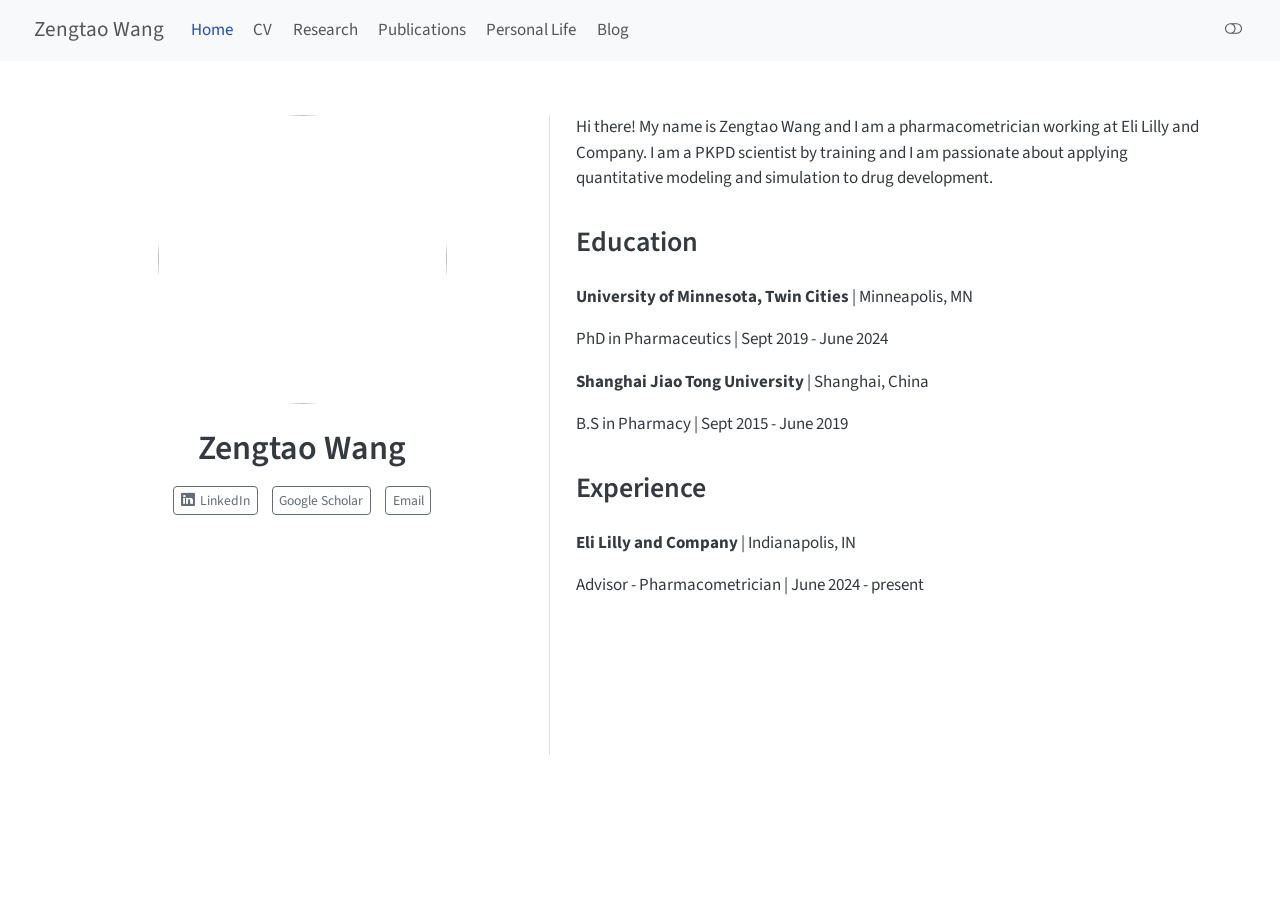
==== docs/index.html @ 8dfd170d "Add Hawaii trip blog post with videos" ====
<!DOCTYPE html>
<html xmlns="http://www.w3.org/1999/xhtml" lang="en" xml:lang="en"><head>

<meta charset="utf-8">
<meta name="generator" content="quarto-1.8.24">

<meta name="viewport" content="width=device-width, initial-scale=1.0, user-scalable=yes">


<title>Zengtao Wang</title>
<style>
code{white-space: pre-wrap;}
span.smallcaps{font-variant: small-caps;}
div.columns{display: flex; gap: min(4vw, 1.5em);}
div.column{flex: auto; overflow-x: auto;}
div.hanging-indent{margin-left: 1.5em; text-indent: -1.5em;}
ul.task-list{list-style: none;}
ul.task-list li input[type="checkbox"] {
  width: 0.8em;
  margin: 0 0.8em 0.2em -1em; /* quarto-specific, see https://github.com/quarto-dev/quarto-cli/issues/4556 */ 
  vertical-align: middle;
}
</style>


<script src="site_libs/quarto-nav/quarto-nav.js"></script>
<script src="site_libs/quarto-nav/headroom.min.js"></script>
<script src="site_libs/clipboard/clipboard.min.js"></script>
<script src="site_libs/quarto-search/autocomplete.umd.js"></script>
<script src="site_libs/quarto-search/fuse.min.js"></script>
<script src="site_libs/quarto-search/quarto-search.js"></script>
<meta name="quarto:offset" content="./">
<script src="site_libs/quarto-html/quarto.js" type="module"></script>
<script src="site_libs/quarto-html/tabsets/tabsets.js" type="module"></script>
<script src="site_libs/quarto-html/axe/axe-check.js" type="module"></script>
<script src="site_libs/quarto-html/popper.min.js"></script>
<script src="site_libs/quarto-html/tippy.umd.min.js"></script>
<link href="site_libs/quarto-html/tippy.css" rel="stylesheet">
<link href="site_libs/quarto-html/quarto-syntax-highlighting-dc55a5b9e770e841cd82e46aadbfb9b0.css" rel="stylesheet" class="quarto-color-scheme" id="quarto-text-highlighting-styles">
<link href="site_libs/quarto-html/quarto-syntax-highlighting-dark-b651517ce65839d647a86e2780455cfb.css" rel="stylesheet" class="quarto-color-scheme quarto-color-alternate" id="quarto-text-highlighting-styles">
<link href="site_libs/quarto-html/quarto-syntax-highlighting-dc55a5b9e770e841cd82e46aadbfb9b0.css" rel="stylesheet" class="quarto-color-scheme-extra" id="quarto-text-highlighting-styles">
<script src="site_libs/bootstrap/bootstrap.min.js"></script>
<link href="site_libs/bootstrap/bootstrap-icons.css" rel="stylesheet">
<link href="site_libs/bootstrap/bootstrap-f6e75f5f7198ba9d097080ab75d7e438.min.css" rel="stylesheet" append-hash="true" class="quarto-color-scheme" id="quarto-bootstrap" data-mode="light">
<link href="site_libs/bootstrap/bootstrap-dark-0b7202123fe041a26aeb8f9b3e7d9661.min.css" rel="stylesheet" append-hash="true" class="quarto-color-scheme quarto-color-alternate" id="quarto-bootstrap" data-mode="dark">
<link href="site_libs/bootstrap/bootstrap-f6e75f5f7198ba9d097080ab75d7e438.min.css" rel="stylesheet" append-hash="true" class="quarto-color-scheme-extra" id="quarto-bootstrap" data-mode="light">
<script id="quarto-search-options" type="application/json">{
  "location": "navbar",
  "copy-button": false,
  "collapse-after": 3,
  "panel-placement": "end",
  "type": "overlay",
  "limit": 50,
  "keyboard-shortcut": [
    "f",
    "/",
    "s"
  ],
  "show-item-context": false,
  "language": {
    "search-no-results-text": "No results",
    "search-matching-documents-text": "matching documents",
    "search-copy-link-title": "Copy link to search",
    "search-hide-matches-text": "Hide additional matches",
    "search-more-match-text": "more match in this document",
    "search-more-matches-text": "more matches in this document",
    "search-clear-button-title": "Clear",
    "search-text-placeholder": "",
    "search-detached-cancel-button-title": "Cancel",
    "search-submit-button-title": "Submit",
    "search-label": "Search"
  }
}</script>


<link rel="stylesheet" href="styles.css">
</head>

<body class="nav-fixed quarto-light"><script id="quarto-html-before-body" type="application/javascript">
    const toggleBodyColorMode = (bsSheetEl) => {
      const mode = bsSheetEl.getAttribute("data-mode");
      const bodyEl = window.document.querySelector("body");
      if (mode === "dark") {
        bodyEl.classList.add("quarto-dark");
        bodyEl.classList.remove("quarto-light");
      } else {
        bodyEl.classList.add("quarto-light");
        bodyEl.classList.remove("quarto-dark");
      }
    }
    const toggleBodyColorPrimary = () => {
      const bsSheetEl = window.document.querySelector("link#quarto-bootstrap:not([rel=disabled-stylesheet])");
      if (bsSheetEl) {
        toggleBodyColorMode(bsSheetEl);
      }
    }
    const setColorSchemeToggle = (alternate) => {
      const toggles = window.document.querySelectorAll('.quarto-color-scheme-toggle');
      for (let i=0; i < toggles.length; i++) {
        const toggle = toggles[i];
        if (toggle) {
          if (alternate) {
            toggle.classList.add("alternate");
          } else {
            toggle.classList.remove("alternate");
          }
        }
      }
    };
    const toggleColorMode = (alternate) => {
      // Switch the stylesheets
      const primaryStylesheets = window.document.querySelectorAll('link.quarto-color-scheme:not(.quarto-color-alternate)');
      const alternateStylesheets = window.document.querySelectorAll('link.quarto-color-scheme.quarto-color-alternate');
      manageTransitions('#quarto-margin-sidebar .nav-link', false);
      if (alternate) {
        // note: dark is layered on light, we don't disable primary!
        enableStylesheet(alternateStylesheets);
        for (const sheetNode of alternateStylesheets) {
          if (sheetNode.id === "quarto-bootstrap") {
            toggleBodyColorMode(sheetNode);
          }
        }
      } else {
        disableStylesheet(alternateStylesheets);
        enableStylesheet(primaryStylesheets)
        toggleBodyColorPrimary();
      }
      manageTransitions('#quarto-margin-sidebar .nav-link', true);
      // Switch the toggles
      setColorSchemeToggle(alternate)
      // Hack to workaround the fact that safari doesn't
      // properly recolor the scrollbar when toggling (#1455)
      if (navigator.userAgent.indexOf('Safari') > 0 && navigator.userAgent.indexOf('Chrome') == -1) {
        manageTransitions("body", false);
        window.scrollTo(0, 1);
        setTimeout(() => {
          window.scrollTo(0, 0);
          manageTransitions("body", true);
        }, 40);
      }
    }
    const disableStylesheet = (stylesheets) => {
      for (let i=0; i < stylesheets.length; i++) {
        const stylesheet = stylesheets[i];
        stylesheet.rel = 'disabled-stylesheet';
      }
    }
    const enableStylesheet = (stylesheets) => {
      for (let i=0; i < stylesheets.length; i++) {
        const stylesheet = stylesheets[i];
        if(stylesheet.rel !== 'stylesheet') { // for Chrome, which will still FOUC without this check
          stylesheet.rel = 'stylesheet';
        }
      }
    }
    const manageTransitions = (selector, allowTransitions) => {
      const els = window.document.querySelectorAll(selector);
      for (let i=0; i < els.length; i++) {
        const el = els[i];
        if (allowTransitions) {
          el.classList.remove('notransition');
        } else {
          el.classList.add('notransition');
        }
      }
    }
    const isFileUrl = () => {
      return window.location.protocol === 'file:';
    }
    const hasAlternateSentinel = () => {
      let styleSentinel = getColorSchemeSentinel();
      if (styleSentinel !== null) {
        return styleSentinel === "alternate";
      } else {
        return false;
      }
    }
    const setStyleSentinel = (alternate) => {
      const value = alternate ? "alternate" : "default";
      if (!isFileUrl()) {
        window.localStorage.setItem("quarto-color-scheme", value);
      } else {
        localAlternateSentinel = value;
      }
    }
    const getColorSchemeSentinel = () => {
      if (!isFileUrl()) {
        const storageValue = window.localStorage.getItem("quarto-color-scheme");
        return storageValue != null ? storageValue : localAlternateSentinel;
      } else {
        return localAlternateSentinel;
      }
    }
    const toggleGiscusIfUsed = (isAlternate, darkModeDefault) => {
      const baseTheme = document.querySelector('#giscus-base-theme')?.value ?? 'light';
      const alternateTheme = document.querySelector('#giscus-alt-theme')?.value ?? 'dark';
      let newTheme = '';
      if(authorPrefersDark) {
        newTheme = isAlternate ? baseTheme : alternateTheme;
      } else {
        newTheme = isAlternate ? alternateTheme : baseTheme;
      }
      const changeGiscusTheme = () => {
        // From: https://github.com/giscus/giscus/issues/336
        const sendMessage = (message) => {
          const iframe = document.querySelector('iframe.giscus-frame');
          if (!iframe) return;
          iframe.contentWindow.postMessage({ giscus: message }, 'https://giscus.app');
        }
        sendMessage({
          setConfig: {
            theme: newTheme
          }
        });
      }
      const isGiscussLoaded = window.document.querySelector('iframe.giscus-frame') !== null;
      if (isGiscussLoaded) {
        changeGiscusTheme();
      }
    };
    const authorPrefersDark = false;
    const darkModeDefault = authorPrefersDark;
      document.querySelector('link#quarto-text-highlighting-styles.quarto-color-scheme-extra').rel = 'disabled-stylesheet';
      document.querySelector('link#quarto-bootstrap.quarto-color-scheme-extra').rel = 'disabled-stylesheet';
    let localAlternateSentinel = darkModeDefault ? 'alternate' : 'default';
    // Dark / light mode switch
    window.quartoToggleColorScheme = () => {
      // Read the current dark / light value
      let toAlternate = !hasAlternateSentinel();
      toggleColorMode(toAlternate);
      setStyleSentinel(toAlternate);
      toggleGiscusIfUsed(toAlternate, darkModeDefault);
      window.dispatchEvent(new Event('resize'));
    };
    // Switch to dark mode if need be
    if (hasAlternateSentinel()) {
      toggleColorMode(true);
    } else {
      toggleColorMode(false);
    }
  </script>

<div id="quarto-search-results"></div>
  <header id="quarto-header" class="headroom fixed-top">
    <nav class="navbar navbar-expand-lg " data-bs-theme="dark">
      <div class="navbar-container container-fluid">
      <div class="navbar-brand-container mx-auto">
    <a href="./index.html" class="navbar-brand navbar-brand-logo">
    </a>
    <a class="navbar-brand" href="./index.html">
    <span class="navbar-title">Zengtao Wang</span>
    </a>
  </div>
            <div id="quarto-search" class="" title="Search"></div>
          <button class="navbar-toggler" type="button" data-bs-toggle="collapse" data-bs-target="#navbarCollapse" aria-controls="navbarCollapse" role="menu" aria-expanded="false" aria-label="Toggle navigation" onclick="if (window.quartoToggleHeadroom) { window.quartoToggleHeadroom(); }">
  <span class="navbar-toggler-icon"></span>
</button>
          <div class="collapse navbar-collapse" id="navbarCollapse">
            <ul class="navbar-nav navbar-nav-scroll me-auto">
  <li class="nav-item">
    <a class="nav-link active" href="./index.html" aria-current="page"> 
<span class="menu-text">Home</span></a>
  </li>  
  <li class="nav-item">
    <a class="nav-link" href="./file/Zengtao Wang_CV.pdf"> 
<span class="menu-text">CV</span></a>
  </li>  
  <li class="nav-item">
    <a class="nav-link" href="./research.html"> 
<span class="menu-text">Research</span></a>
  </li>  
  <li class="nav-item">
    <a class="nav-link" href="./Publications.html"> 
<span class="menu-text">Publications</span></a>
  </li>  
  <li class="nav-item">
    <a class="nav-link" href="./Personal.html"> 
<span class="menu-text">Personal Life</span></a>
  </li>  
  <li class="nav-item">
    <a class="nav-link" href="./post.html"> 
<span class="menu-text">Blog</span></a>
  </li>  
</ul>
          </div> <!-- /navcollapse -->
            <div class="quarto-navbar-tools">
  <a href="" class="quarto-color-scheme-toggle quarto-navigation-tool  px-1" onclick="window.quartoToggleColorScheme(); return false;" title="Toggle dark mode"><i class="bi"></i></a>
</div>
      </div> <!-- /container-fluid -->
    </nav>
</header>
<!-- content -->
<div id="quarto-content" class="quarto-container page-columns page-rows-contents page-layout-full page-navbar">
<!-- sidebar -->
<!-- margin-sidebar -->
    
<!-- main -->
<div class="quarto-about-trestles column-page">
  <div class="about-entity">
    <img src="media/Lilly headshot-Teams.jpg" class="about-image
  round " style="height: 17em; width: 17em;">
<header id="title-block-header" class="quarto-title-block default">
<div class="quarto-title">
<h1 class="title">Zengtao Wang</h1>
</div>
<div class="quarto-title-meta column-page">
  </div>
</header>
    <div class="about-links">
  <a href="https://www.linkedin.com/in/zengtao-wang/" class="about-link" rel="" target="">
    <i class="bi bi-linkedin"></i>
     <span class="about-link-text">LinkedIn</span>
  </a>
  <a href="https://scholar.google.com/citations?user=4mJXDH4AAAAJ&amp;hl=en" class="about-link" rel="" target="">
     <span class="about-link-text">Google Scholar</span>
  </a>
  <a href="/zengtao.wang@lilly.com" class="about-link" rel="" target="">
     <span class="about-link-text">Email</span>
  </a>
</div>
  </div>
  <div class="about-contents"><main class="content column-page" id="quarto-document-content">

<div id="hero-heading">
<p>Hi there! My name is Zengtao Wang and I am a pharmacometrician working at Eli Lilly and Company. I am a PKPD scientist by training and I am passionate about applying quantitative modeling and simulation to drug development.</p>
<section id="education" class="level2">
<h2 data-anchor-id="education">Education</h2>
<p><strong>University of Minnesota, Twin Cities</strong> | Minneapolis, MN</p>
<p>PhD in Pharmaceutics | Sept 2019 - June 2024</p>
<p><strong>Shanghai Jiao Tong University</strong> | Shanghai, China</p>
<p>B.S in Pharmacy | Sept 2015 - June 2019</p>
</section>
<section id="experience" class="level2">
<h2 data-anchor-id="experience">Experience</h2>
<p><strong>Eli Lilly and Company</strong> | Indianapolis, IN</p>
<p>Advisor - Pharmacometrician | June 2024 - present</p>
</section>
</div>


</main></div>
</div>
 <!-- /main -->
<script id="quarto-html-after-body" type="application/javascript">
  window.document.addEventListener("DOMContentLoaded", function (event) {
    // Ensure there is a toggle, if there isn't float one in the top right
    if (window.document.querySelector('.quarto-color-scheme-toggle') === null) {
      const a = window.document.createElement('a');
      a.classList.add('top-right');
      a.classList.add('quarto-color-scheme-toggle');
      a.href = "";
      a.onclick = function() { try { window.quartoToggleColorScheme(); } catch {} return false; };
      const i = window.document.createElement("i");
      i.classList.add('bi');
      a.appendChild(i);
      window.document.body.appendChild(a);
    }
    setColorSchemeToggle(hasAlternateSentinel())
    const isCodeAnnotation = (el) => {
      for (const clz of el.classList) {
        if (clz.startsWith('code-annotation-')) {                     
          return true;
        }
      }
      return false;
    }
    const onCopySuccess = function(e) {
      // button target
      const button = e.trigger;
      // don't keep focus
      button.blur();
      // flash "checked"
      button.classList.add('code-copy-button-checked');
      var currentTitle = button.getAttribute("title");
      button.setAttribute("title", "Copied!");
      let tooltip;
      if (window.bootstrap) {
        button.setAttribute("data-bs-toggle", "tooltip");
        button.setAttribute("data-bs-placement", "left");
        button.setAttribute("data-bs-title", "Copied!");
        tooltip = new bootstrap.Tooltip(button, 
          { trigger: "manual", 
            customClass: "code-copy-button-tooltip",
            offset: [0, -8]});
        tooltip.show();    
      }
      setTimeout(function() {
        if (tooltip) {
          tooltip.hide();
          button.removeAttribute("data-bs-title");
          button.removeAttribute("data-bs-toggle");
          button.removeAttribute("data-bs-placement");
        }
        button.setAttribute("title", currentTitle);
        button.classList.remove('code-copy-button-checked');
      }, 1000);
      // clear code selection
      e.clearSelection();
    }
    const getTextToCopy = function(trigger) {
      const outerScaffold = trigger.parentElement.cloneNode(true);
      const codeEl = outerScaffold.querySelector('code');
      for (const childEl of codeEl.children) {
        if (isCodeAnnotation(childEl)) {
          childEl.remove();
        }
      }
      return codeEl.innerText;
    }
    const clipboard = new window.ClipboardJS('.code-copy-button:not([data-in-quarto-modal])', {
      text: getTextToCopy
    });
    clipboard.on('success', onCopySuccess);
    if (window.document.getElementById('quarto-embedded-source-code-modal')) {
      const clipboardModal = new window.ClipboardJS('.code-copy-button[data-in-quarto-modal]', {
        text: getTextToCopy,
        container: window.document.getElementById('quarto-embedded-source-code-modal')
      });
      clipboardModal.on('success', onCopySuccess);
    }
      var localhostRegex = new RegExp(/^(?:http|https):\/\/localhost\:?[0-9]*\//);
      var mailtoRegex = new RegExp(/^mailto:/);
        var filterRegex = new RegExp('/' + window.location.host + '/');
      var isInternal = (href) => {
          return filterRegex.test(href) || localhostRegex.test(href) || mailtoRegex.test(href);
      }
      // Inspect non-navigation links and adorn them if external
     var links = window.document.querySelectorAll('a[href]:not(.nav-link):not(.navbar-brand):not(.toc-action):not(.sidebar-link):not(.sidebar-item-toggle):not(.pagination-link):not(.no-external):not([aria-hidden]):not(.dropdown-item):not(.quarto-navigation-tool):not(.about-link)');
      for (var i=0; i<links.length; i++) {
        const link = links[i];
        if (!isInternal(link.href)) {
          // undo the damage that might have been done by quarto-nav.js in the case of
          // links that we want to consider external
          if (link.dataset.originalHref !== undefined) {
            link.href = link.dataset.originalHref;
          }
        }
      }
    function tippyHover(el, contentFn, onTriggerFn, onUntriggerFn) {
      const config = {
        allowHTML: true,
        maxWidth: 500,
        delay: 100,
        arrow: false,
        appendTo: function(el) {
            return el.parentElement;
        },
        interactive: true,
        interactiveBorder: 10,
        theme: 'quarto',
        placement: 'bottom-start',
      };
      if (contentFn) {
        config.content = contentFn;
      }
      if (onTriggerFn) {
        config.onTrigger = onTriggerFn;
      }
      if (onUntriggerFn) {
        config.onUntrigger = onUntriggerFn;
      }
      window.tippy(el, config); 
    }
    const noterefs = window.document.querySelectorAll('a[role="doc-noteref"]');
    for (var i=0; i<noterefs.length; i++) {
      const ref = noterefs[i];
      tippyHover(ref, function() {
        // use id or data attribute instead here
        let href = ref.getAttribute('data-footnote-href') || ref.getAttribute('href');
        try { href = new URL(href).hash; } catch {}
        const id = href.replace(/^#\/?/, "");
        const note = window.document.getElementById(id);
        if (note) {
          return note.innerHTML;
        } else {
          return "";
        }
      });
    }
    const xrefs = window.document.querySelectorAll('a.quarto-xref');
    const processXRef = (id, note) => {
      // Strip column container classes
      const stripColumnClz = (el) => {
        el.classList.remove("page-full", "page-columns");
        if (el.children) {
          for (const child of el.children) {
            stripColumnClz(child);
          }
        }
      }
      stripColumnClz(note)
      if (id === null || id.startsWith('sec-')) {
        // Special case sections, only their first couple elements
        const container = document.createElement("div");
        if (note.children && note.children.length > 2) {
          container.appendChild(note.children[0].cloneNode(true));
          for (let i = 1; i < note.children.length; i++) {
            const child = note.children[i];
            if (child.tagName === "P" && child.innerText === "") {
              continue;
            } else {
              container.appendChild(child.cloneNode(true));
              break;
            }
          }
          if (window.Quarto?.typesetMath) {
            window.Quarto.typesetMath(container);
          }
          return container.innerHTML
        } else {
          if (window.Quarto?.typesetMath) {
            window.Quarto.typesetMath(note);
          }
          return note.innerHTML;
        }
      } else {
        // Remove any anchor links if they are present
        const anchorLink = note.querySelector('a.anchorjs-link');
        if (anchorLink) {
          anchorLink.remove();
        }
        if (window.Quarto?.typesetMath) {
          window.Quarto.typesetMath(note);
        }
        if (note.classList.contains("callout")) {
          return note.outerHTML;
        } else {
          return note.innerHTML;
        }
      }
    }
    for (var i=0; i<xrefs.length; i++) {
      const xref = xrefs[i];
      tippyHover(xref, undefined, function(instance) {
        instance.disable();
        let url = xref.getAttribute('href');
        let hash = undefined; 
        if (url.startsWith('#')) {
          hash = url;
        } else {
          try { hash = new URL(url).hash; } catch {}
        }
        if (hash) {
          const id = hash.replace(/^#\/?/, "");
          const note = window.document.getElementById(id);
          if (note !== null) {
            try {
              const html = processXRef(id, note.cloneNode(true));
              instance.setContent(html);
            } finally {
              instance.enable();
              instance.show();
            }
          } else {
            // See if we can fetch this
            fetch(url.split('#')[0])
            .then(res => res.text())
            .then(html => {
              const parser = new DOMParser();
              const htmlDoc = parser.parseFromString(html, "text/html");
              const note = htmlDoc.getElementById(id);
              if (note !== null) {
                const html = processXRef(id, note);
                instance.setContent(html);
              } 
            }).finally(() => {
              instance.enable();
              instance.show();
            });
          }
        } else {
          // See if we can fetch a full url (with no hash to target)
          // This is a special case and we should probably do some content thinning / targeting
          fetch(url)
          .then(res => res.text())
          .then(html => {
            const parser = new DOMParser();
            const htmlDoc = parser.parseFromString(html, "text/html");
            const note = htmlDoc.querySelector('main.content');
            if (note !== null) {
              // This should only happen for chapter cross references
              // (since there is no id in the URL)
              // remove the first header
              if (note.children.length > 0 && note.children[0].tagName === "HEADER") {
                note.children[0].remove();
              }
              const html = processXRef(null, note);
              instance.setContent(html);
            } 
          }).finally(() => {
            instance.enable();
            instance.show();
          });
        }
      }, function(instance) {
      });
    }
        let selectedAnnoteEl;
        const selectorForAnnotation = ( cell, annotation) => {
          let cellAttr = 'data-code-cell="' + cell + '"';
          let lineAttr = 'data-code-annotation="' +  annotation + '"';
          const selector = 'span[' + cellAttr + '][' + lineAttr + ']';
          return selector;
        }
        const selectCodeLines = (annoteEl) => {
          const doc = window.document;
          const targetCell = annoteEl.getAttribute("data-target-cell");
          const targetAnnotation = annoteEl.getAttribute("data-target-annotation");
          const annoteSpan = window.document.querySelector(selectorForAnnotation(targetCell, targetAnnotation));
          const lines = annoteSpan.getAttribute("data-code-lines").split(",");
          const lineIds = lines.map((line) => {
            return targetCell + "-" + line;
          })
          let top = null;
          let height = null;
          let parent = null;
          if (lineIds.length > 0) {
              //compute the position of the single el (top and bottom and make a div)
              const el = window.document.getElementById(lineIds[0]);
              top = el.offsetTop;
              height = el.offsetHeight;
              parent = el.parentElement.parentElement;
            if (lineIds.length > 1) {
              const lastEl = window.document.getElementById(lineIds[lineIds.length - 1]);
              const bottom = lastEl.offsetTop + lastEl.offsetHeight;
              height = bottom - top;
            }
            if (top !== null && height !== null && parent !== null) {
              // cook up a div (if necessary) and position it 
              let div = window.document.getElementById("code-annotation-line-highlight");
              if (div === null) {
                div = window.document.createElement("div");
                div.setAttribute("id", "code-annotation-line-highlight");
                div.style.position = 'absolute';
                parent.appendChild(div);
              }
              div.style.top = top - 2 + "px";
              div.style.height = height + 4 + "px";
              div.style.left = 0;
              let gutterDiv = window.document.getElementById("code-annotation-line-highlight-gutter");
              if (gutterDiv === null) {
                gutterDiv = window.document.createElement("div");
                gutterDiv.setAttribute("id", "code-annotation-line-highlight-gutter");
                gutterDiv.style.position = 'absolute';
                const codeCell = window.document.getElementById(targetCell);
                const gutter = codeCell.querySelector('.code-annotation-gutter');
                gutter.appendChild(gutterDiv);
              }
              gutterDiv.style.top = top - 2 + "px";
              gutterDiv.style.height = height + 4 + "px";
            }
            selectedAnnoteEl = annoteEl;
          }
        };
        const unselectCodeLines = () => {
          const elementsIds = ["code-annotation-line-highlight", "code-annotation-line-highlight-gutter"];
          elementsIds.forEach((elId) => {
            const div = window.document.getElementById(elId);
            if (div) {
              div.remove();
            }
          });
          selectedAnnoteEl = undefined;
        };
          // Handle positioning of the toggle
      window.addEventListener(
        "resize",
        throttle(() => {
          elRect = undefined;
          if (selectedAnnoteEl) {
            selectCodeLines(selectedAnnoteEl);
          }
        }, 10)
      );
      function throttle(fn, ms) {
      let throttle = false;
      let timer;
        return (...args) => {
          if(!throttle) { // first call gets through
              fn.apply(this, args);
              throttle = true;
          } else { // all the others get throttled
              if(timer) clearTimeout(timer); // cancel #2
              timer = setTimeout(() => {
                fn.apply(this, args);
                timer = throttle = false;
              }, ms);
          }
        };
      }
        // Attach click handler to the DT
        const annoteDls = window.document.querySelectorAll('dt[data-target-cell]');
        for (const annoteDlNode of annoteDls) {
          annoteDlNode.addEventListener('click', (event) => {
            const clickedEl = event.target;
            if (clickedEl !== selectedAnnoteEl) {
              unselectCodeLines();
              const activeEl = window.document.querySelector('dt[data-target-cell].code-annotation-active');
              if (activeEl) {
                activeEl.classList.remove('code-annotation-active');
              }
              selectCodeLines(clickedEl);
              clickedEl.classList.add('code-annotation-active');
            } else {
              // Unselect the line
              unselectCodeLines();
              clickedEl.classList.remove('code-annotation-active');
            }
          });
        }
    const findCites = (el) => {
      const parentEl = el.parentElement;
      if (parentEl) {
        const cites = parentEl.dataset.cites;
        if (cites) {
          return {
            el,
            cites: cites.split(' ')
          };
        } else {
          return findCites(el.parentElement)
        }
      } else {
        return undefined;
      }
    };
    var bibliorefs = window.document.querySelectorAll('a[role="doc-biblioref"]');
    for (var i=0; i<bibliorefs.length; i++) {
      const ref = bibliorefs[i];
      const citeInfo = findCites(ref);
      if (citeInfo) {
        tippyHover(citeInfo.el, function() {
          var popup = window.document.createElement('div');
          citeInfo.cites.forEach(function(cite) {
            var citeDiv = window.document.createElement('div');
            citeDiv.classList.add('hanging-indent');
            citeDiv.classList.add('csl-entry');
            var biblioDiv = window.document.getElementById('ref-' + cite);
            if (biblioDiv) {
              citeDiv.innerHTML = biblioDiv.innerHTML;
            }
            popup.appendChild(citeDiv);
          });
          return popup.innerHTML;
        });
      }
    }
  });
  </script>
</div> <!-- /content -->




</body></html>
---- docs/site_libs/quarto-html/quarto-syntax-highlighting-dc55a5b9e770e841cd82e46aadbfb9b0.css ----
/* quarto syntax highlight colors */
:root {
  --quarto-hl-ot-color: #003B4F;
  --quarto-hl-at-color: #657422;
  --quarto-hl-ss-color: #20794D;
  --quarto-hl-an-color: #5E5E5E;
  --quarto-hl-fu-color: #4758AB;
  --quarto-hl-st-color: #20794D;
  --quarto-hl-cf-color: #003B4F;
  --quarto-hl-op-color: #5E5E5E;
  --quarto-hl-er-color: #AD0000;
  --quarto-hl-bn-color: #AD0000;
  --quarto-hl-al-color: #AD0000;
  --quarto-hl-va-color: #111111;
  --quarto-hl-bu-color: inherit;
  --quarto-hl-ex-color: inherit;
  --quarto-hl-pp-color: #AD0000;
  --quarto-hl-in-color: #5E5E5E;
  --quarto-hl-vs-color: #20794D;
  --quarto-hl-wa-color: #5E5E5E;
  --quarto-hl-do-color: #5E5E5E;
  --quarto-hl-im-color: #00769E;
  --quarto-hl-ch-color: #20794D;
  --quarto-hl-dt-color: #AD0000;
  --quarto-hl-fl-color: #AD0000;
  --quarto-hl-co-color: #5E5E5E;
  --quarto-hl-cv-color: #5E5E5E;
  --quarto-hl-cn-color: #8f5902;
  --quarto-hl-sc-color: #5E5E5E;
  --quarto-hl-dv-color: #AD0000;
  --quarto-hl-kw-color: #003B4F;
}

/* other quarto variables */
:root {
  --quarto-font-monospace: SFMono-Regular, Menlo, Monaco, Consolas, "Liberation Mono", "Courier New", monospace;
}

/* syntax highlight based on Pandoc's rules */
pre > code.sourceCode > span {
  color: #003B4F;
}

code.sourceCode > span {
  color: #003B4F;
}

div.sourceCode,
div.sourceCode pre.sourceCode {
  color: #003B4F;
}

/* Normal */
code span {
  color: #003B4F;
}

/* Alert */
code span.al {
  color: #AD0000;
  font-style: inherit;
}

/* Annotation */
code span.an {
  color: #5E5E5E;
  font-style: inherit;
}

/* Attribute */
code span.at {
  color: #657422;
  font-style: inherit;
}

/* BaseN */
code span.bn {
  color: #AD0000;
  font-style: inherit;
}

/* BuiltIn */
code span.bu {
  font-style: inherit;
}

/* ControlFlow */
code span.cf {
  color: #003B4F;
  font-weight: bold;
  font-style: inherit;
}

/* Char */
code span.ch {
  color: #20794D;
  font-style: inherit;
}

/* Constant */
code span.cn {
  color: #8f5902;
  font-style: inherit;
}

/* Comment */
code span.co {
  color: #5E5E5E;
  font-style: inherit;
}

/* CommentVar */
code span.cv {
  color: #5E5E5E;
  font-style: italic;
}

/* Documentation */
code span.do {
  color: #5E5E5E;
  font-style: italic;
}

/* DataType */
code span.dt {
  color: #AD0000;
  font-style: inherit;
}

/* DecVal */
code span.dv {
  color: #AD0000;
  font-style: inherit;
}

/* Error */
code span.er {
  color: #AD0000;
  font-style: inherit;
}

/* Extension */
code span.ex {
  font-style: inherit;
}

/* Float */
code span.fl {
  color: #AD0000;
  font-style: inherit;
}

/* Function */
code span.fu {
  color: #4758AB;
  font-style: inherit;
}

/* Import */
code span.im {
  color: #00769E;
  font-style: inherit;
}

/* Information */
code span.in {
  color: #5E5E5E;
  font-style: inherit;
}

/* Keyword */
code span.kw {
  color: #003B4F;
  font-weight: bold;
  font-style: inherit;
}

/* Operator */
code span.op {
  color: #5E5E5E;
  font-style: inherit;
}

/* Other */
code span.ot {
  color: #003B4F;
  font-style: inherit;
}

/* Preprocessor */
code span.pp {
  color: #AD0000;
  font-style: inherit;
}

/* SpecialChar */
code span.sc {
  color: #5E5E5E;
  font-style: inherit;
}

/* SpecialString */
code span.ss {
  color: #20794D;
  font-style: inherit;
}

/* String */
code span.st {
  color: #20794D;
  font-style: inherit;
}

/* Variable */
code span.va {
  color: #111111;
  font-style: inherit;
}

/* VerbatimString */
code span.vs {
  color: #20794D;
  font-style: inherit;
}

/* Warning */
code span.wa {
  color: #5E5E5E;
  font-style: italic;
}

.prevent-inlining {
  content: "</";
}

/*# sourceMappingURL=21f0b8dca5c347bd0a806dc2ce2adfe3.css.map */
---- docs/site_libs/quarto-html/quarto-syntax-highlighting-dark-b651517ce65839d647a86e2780455cfb.css ----
/* quarto syntax highlight colors */
:root {
  --quarto-hl-al-color: #f07178;
  --quarto-hl-an-color: #d4d0ab;
  --quarto-hl-at-color: #00e0e0;
  --quarto-hl-bn-color: #d4d0ab;
  --quarto-hl-bu-color: #abe338;
  --quarto-hl-ch-color: #abe338;
  --quarto-hl-co-color: #f8f8f2;
  --quarto-hl-cv-color: #ffd700;
  --quarto-hl-cn-color: #ffd700;
  --quarto-hl-cf-color: #ffa07a;
  --quarto-hl-dt-color: #ffa07a;
  --quarto-hl-dv-color: #d4d0ab;
  --quarto-hl-do-color: #f8f8f2;
  --quarto-hl-er-color: #f07178;
  --quarto-hl-ex-color: #00e0e0;
  --quarto-hl-fl-color: #d4d0ab;
  --quarto-hl-fu-color: #ffa07a;
  --quarto-hl-im-color: #abe338;
  --quarto-hl-in-color: #d4d0ab;
  --quarto-hl-kw-color: #ffa07a;
  --quarto-hl-op-color: #ffa07a;
  --quarto-hl-ot-color: #00e0e0;
  --quarto-hl-pp-color: #dcc6e0;
  --quarto-hl-re-color: #00e0e0;
  --quarto-hl-sc-color: #abe338;
  --quarto-hl-ss-color: #abe338;
  --quarto-hl-st-color: #abe338;
  --quarto-hl-va-color: #00e0e0;
  --quarto-hl-vs-color: #abe338;
  --quarto-hl-wa-color: #dcc6e0;
}

/* other quarto variables */
:root {
  --quarto-font-monospace: SFMono-Regular, Menlo, Monaco, Consolas, "Liberation Mono", "Courier New", monospace;
}

/* syntax highlight based on Pandoc's rules */
pre > code.sourceCode > span {
  color: #f8f8f2;
}

code.sourceCode > span {
  color: #f8f8f2;
}

div.sourceCode,
div.sourceCode pre.sourceCode {
  color: #f8f8f2;
}

/* Normal */
code span {
  color: #f8f8f2;
}

/* Alert */
code span.al {
  color: #f07178;
}

/* Annotation */
code span.an {
  color: #d4d0ab;
}

/* Attribute */
code span.at {
  color: #00e0e0;
}

/* BaseN */
code span.bn {
  color: #d4d0ab;
}

/* BuiltIn */
code span.bu {
  color: #abe338;
}

/* ControlFlow */
code span.cf {
  font-weight: bold;
  color: #ffa07a;
}

/* Char */
code span.ch {
  color: #abe338;
}

/* Constant */
code span.cn {
  color: #ffd700;
}

/* Comment */
code span.co {
  font-style: italic;
  color: #f8f8f2;
}

/* CommentVar */
code span.cv {
  color: #ffd700;
}

/* Documentation */
code span.do {
  color: #f8f8f2;
}

/* DataType */
code span.dt {
  color: #ffa07a;
}

/* DecVal */
code span.dv {
  color: #d4d0ab;
}

/* Error */
code span.er {
  color: #f07178;
  text-decoration: underline;
}

/* Extension */
code span.ex {
  font-weight: bold;
  color: #00e0e0;
}

/* Float */
code span.fl {
  color: #d4d0ab;
}

/* Function */
code span.fu {
  color: #ffa07a;
}

/* Import */
code span.im {
  color: #abe338;
}

/* Information */
code span.in {
  color: #d4d0ab;
}

/* Keyword */
code span.kw {
  font-weight: bold;
  color: #ffa07a;
}

/* Operator */
code span.op {
  color: #ffa07a;
}

/* Other */
code span.ot {
  color: #00e0e0;
}

/* Preprocessor */
code span.pp {
  color: #dcc6e0;
}

/* RegionMarker */
code span.re {
  background-color: #f8f8f2;
  color: #00e0e0;
}

/* SpecialChar */
code span.sc {
  color: #abe338;
}

/* SpecialString */
code span.ss {
  color: #abe338;
}

/* String */
code span.st {
  color: #abe338;
}

/* Variable */
code span.va {
  color: #00e0e0;
}

/* VerbatimString */
code span.vs {
  color: #abe338;
}

/* Warning */
code span.wa {
  color: #dcc6e0;
}

.prevent-inlining {
  content: "</";
}

/*# sourceMappingURL=7d52425e2e4906fd318f8314235819b3.css.map */
---- docs/site_libs/quarto-html/quarto-syntax-highlighting-dc55a5b9e770e841cd82e46aadbfb9b0.css ----
/* quarto syntax highlight colors */
:root {
  --quarto-hl-ot-color: #003B4F;
  --quarto-hl-at-color: #657422;
  --quarto-hl-ss-color: #20794D;
  --quarto-hl-an-color: #5E5E5E;
  --quarto-hl-fu-color: #4758AB;
  --quarto-hl-st-color: #20794D;
  --quarto-hl-cf-color: #003B4F;
  --quarto-hl-op-color: #5E5E5E;
  --quarto-hl-er-color: #AD0000;
  --quarto-hl-bn-color: #AD0000;
  --quarto-hl-al-color: #AD0000;
  --quarto-hl-va-color: #111111;
  --quarto-hl-bu-color: inherit;
  --quarto-hl-ex-color: inherit;
  --quarto-hl-pp-color: #AD0000;
  --quarto-hl-in-color: #5E5E5E;
  --quarto-hl-vs-color: #20794D;
  --quarto-hl-wa-color: #5E5E5E;
  --quarto-hl-do-color: #5E5E5E;
  --quarto-hl-im-color: #00769E;
  --quarto-hl-ch-color: #20794D;
  --quarto-hl-dt-color: #AD0000;
  --quarto-hl-fl-color: #AD0000;
  --quarto-hl-co-color: #5E5E5E;
  --quarto-hl-cv-color: #5E5E5E;
  --quarto-hl-cn-color: #8f5902;
  --quarto-hl-sc-color: #5E5E5E;
  --quarto-hl-dv-color: #AD0000;
  --quarto-hl-kw-color: #003B4F;
}

/* other quarto variables */
:root {
  --quarto-font-monospace: SFMono-Regular, Menlo, Monaco, Consolas, "Liberation Mono", "Courier New", monospace;
}

/* syntax highlight based on Pandoc's rules */
pre > code.sourceCode > span {
  color: #003B4F;
}

code.sourceCode > span {
  color: #003B4F;
}

div.sourceCode,
div.sourceCode pre.sourceCode {
  color: #003B4F;
}

/* Normal */
code span {
  color: #003B4F;
}

/* Alert */
code span.al {
  color: #AD0000;
  font-style: inherit;
}

/* Annotation */
code span.an {
  color: #5E5E5E;
  font-style: inherit;
}

/* Attribute */
code span.at {
  color: #657422;
  font-style: inherit;
}

/* BaseN */
code span.bn {
  color: #AD0000;
  font-style: inherit;
}

/* BuiltIn */
code span.bu {
  font-style: inherit;
}

/* ControlFlow */
code span.cf {
  color: #003B4F;
  font-weight: bold;
  font-style: inherit;
}

/* Char */
code span.ch {
  color: #20794D;
  font-style: inherit;
}

/* Constant */
code span.cn {
  color: #8f5902;
  font-style: inherit;
}

/* Comment */
code span.co {
  color: #5E5E5E;
  font-style: inherit;
}

/* CommentVar */
code span.cv {
  color: #5E5E5E;
  font-style: italic;
}

/* Documentation */
code span.do {
  color: #5E5E5E;
  font-style: italic;
}

/* DataType */
code span.dt {
  color: #AD0000;
  font-style: inherit;
}

/* DecVal */
code span.dv {
  color: #AD0000;
  font-style: inherit;
}

/* Error */
code span.er {
  color: #AD0000;
  font-style: inherit;
}

/* Extension */
code span.ex {
  font-style: inherit;
}

/* Float */
code span.fl {
  color: #AD0000;
  font-style: inherit;
}

/* Function */
code span.fu {
  color: #4758AB;
  font-style: inherit;
}

/* Import */
code span.im {
  color: #00769E;
  font-style: inherit;
}

/* Information */
code span.in {
  color: #5E5E5E;
  font-style: inherit;
}

/* Keyword */
code span.kw {
  color: #003B4F;
  font-weight: bold;
  font-style: inherit;
}

/* Operator */
code span.op {
  color: #5E5E5E;
  font-style: inherit;
}

/* Other */
code span.ot {
  color: #003B4F;
  font-style: inherit;
}

/* Preprocessor */
code span.pp {
  color: #AD0000;
  font-style: inherit;
}

/* SpecialChar */
code span.sc {
  color: #5E5E5E;
  font-style: inherit;
}

/* SpecialString */
code span.ss {
  color: #20794D;
  font-style: inherit;
}

/* String */
code span.st {
  color: #20794D;
  font-style: inherit;
}

/* Variable */
code span.va {
  color: #111111;
  font-style: inherit;
}

/* VerbatimString */
code span.vs {
  color: #20794D;
  font-style: inherit;
}

/* Warning */
code span.wa {
  color: #5E5E5E;
  font-style: italic;
}

.prevent-inlining {
  content: "</";
}

/*# sourceMappingURL=21f0b8dca5c347bd0a806dc2ce2adfe3.css.map */
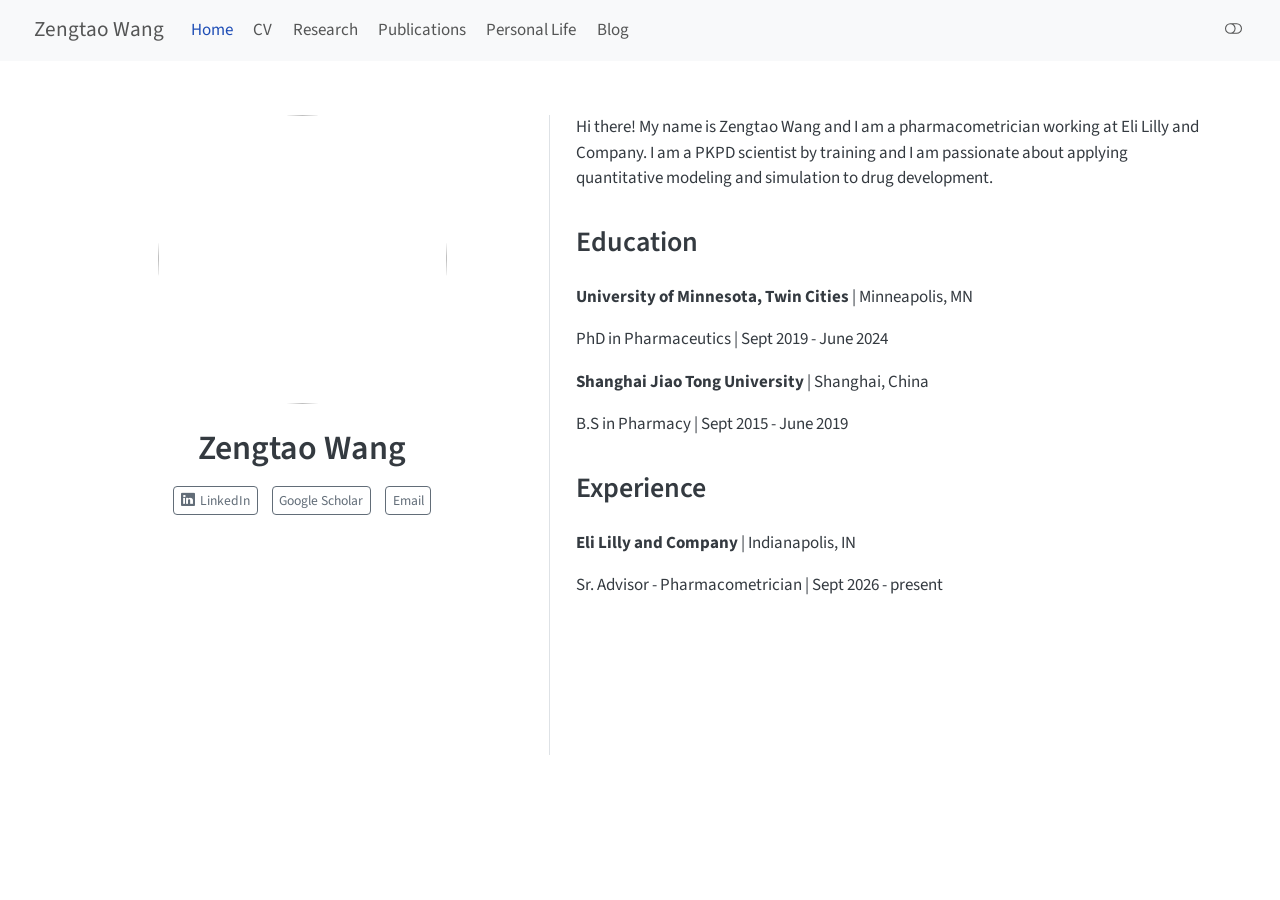
==== commit e37f313f: "Update Lilly role and dates" ====
--- a/docs/index.html
+++ b/docs/index.html
@@ -333,7 +333,7 @@
 <section id="experience" class="level2">
 <h2 data-anchor-id="experience">Experience</h2>
 <p><strong>Eli Lilly and Company</strong> | Indianapolis, IN</p>
-<p>Advisor - Pharmacometrician | June 2024 - present</p>
+<p>Sr. Advisor - Pharmacometrician | Sept 2026 - present</p>
 </section>
 </div>
 
@@ -752,4 +752,4 @@
 
 
 
-</body></html>+</body></html>
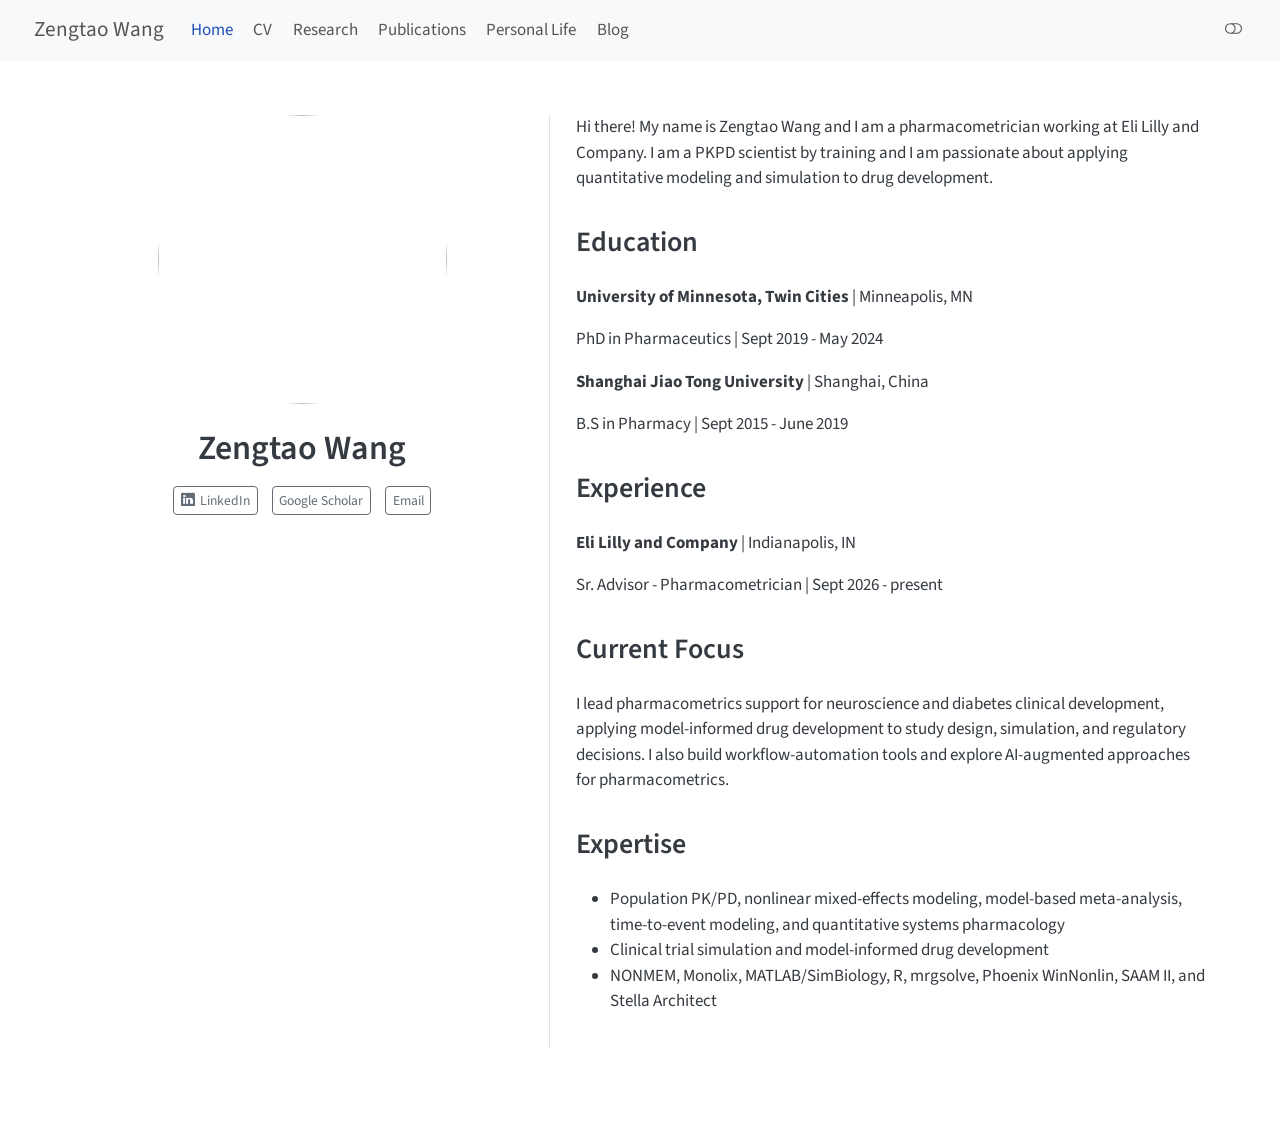
==== commit 024e32e5: "Refresh profile and publications content" ====
--- a/docs/index.html
+++ b/docs/index.html
@@ -326,7 +326,7 @@
 <section id="education" class="level2">
 <h2 data-anchor-id="education">Education</h2>
 <p><strong>University of Minnesota, Twin Cities</strong> | Minneapolis, MN</p>
-<p>PhD in Pharmaceutics | Sept 2019 - June 2024</p>
+<p>PhD in Pharmaceutics | Sept 2019 - May 2024</p>
 <p><strong>Shanghai Jiao Tong University</strong> | Shanghai, China</p>
 <p>B.S in Pharmacy | Sept 2015 - June 2019</p>
 </section>
@@ -334,6 +334,18 @@
 <h2 data-anchor-id="experience">Experience</h2>
 <p><strong>Eli Lilly and Company</strong> | Indianapolis, IN</p>
 <p>Sr. Advisor - Pharmacometrician | Sept 2026 - present</p>
+</section>
+<section id="current-focus" class="level2">
+<h2 data-anchor-id="current-focus">Current Focus</h2>
+<p>I lead pharmacometrics support for neuroscience and diabetes clinical development, applying model-informed drug development to study design, simulation, and regulatory decisions. I also build workflow-automation tools and explore AI-augmented approaches for pharmacometrics.</p>
+</section>
+<section id="expertise" class="level2">
+<h2 data-anchor-id="expertise">Expertise</h2>
+<ul>
+<li>Population PK/PD, nonlinear mixed-effects modeling, model-based meta-analysis, time-to-event modeling, and quantitative systems pharmacology</li>
+<li>Clinical trial simulation and model-informed drug development</li>
+<li>NONMEM, Monolix, MATLAB/SimBiology, R, mrgsolve, Phoenix WinNonlin, SAAM II, and Stella Architect</li>
+</ul>
 </section>
 </div>
 
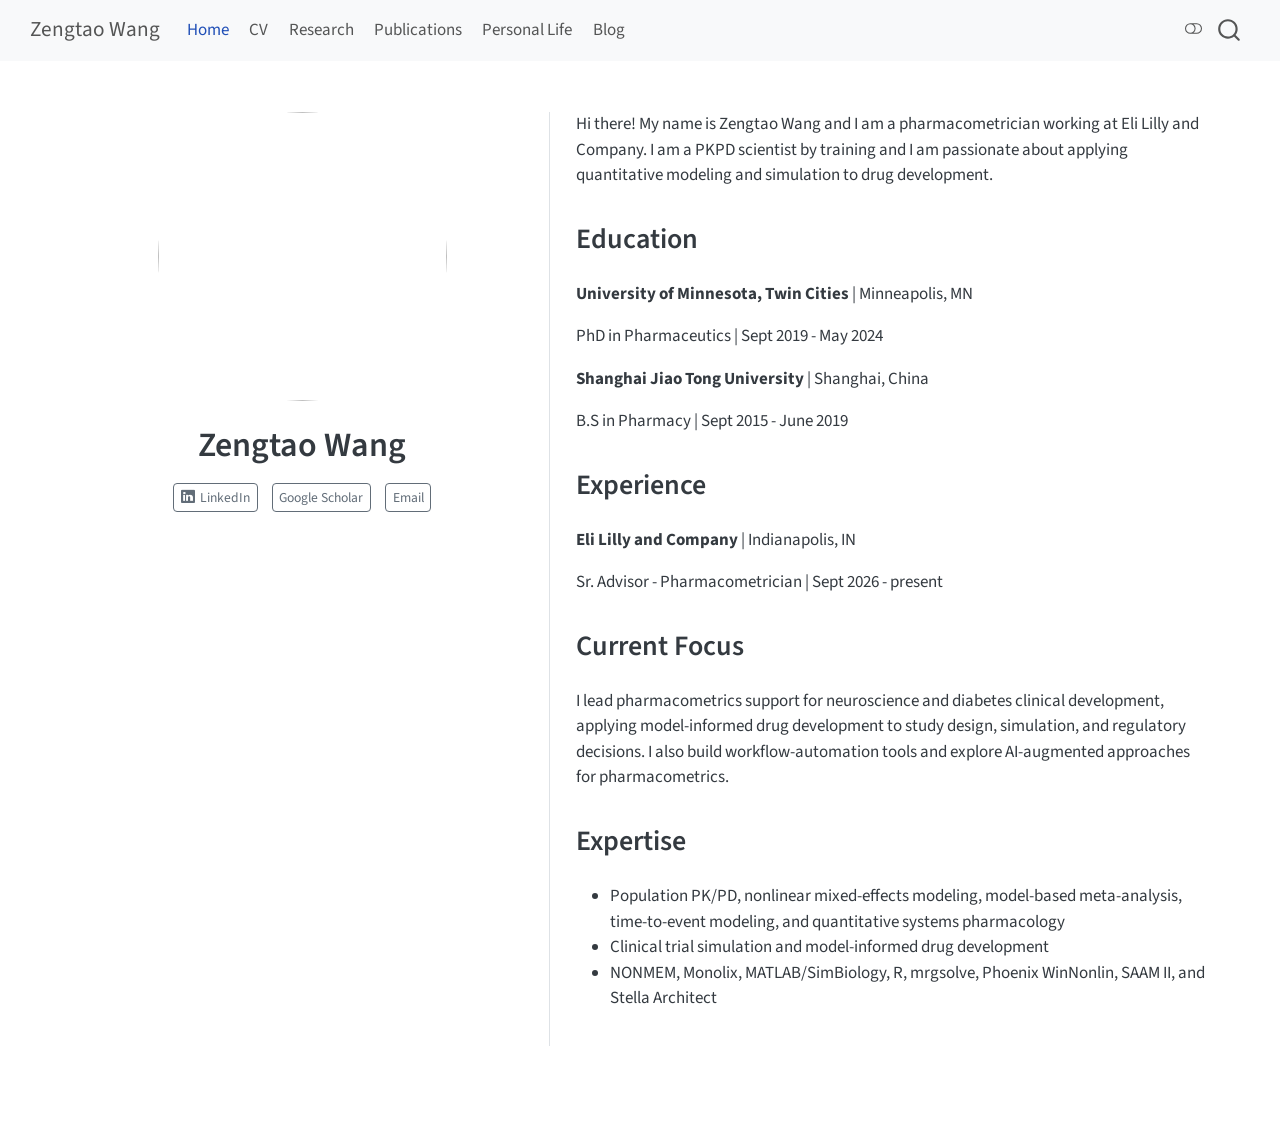
==== commit 9263aafa: "Remove phone number from CV" ====
--- a/docs/index.html
+++ b/docs/index.html
@@ -2,17 +2,23 @@
 <html xmlns="http://www.w3.org/1999/xhtml" lang="en" xml:lang="en"><head>
 
 <meta charset="utf-8">
-<meta name="generator" content="quarto-1.8.24">
+<meta name="generator" content="quarto-1.11.9">
 
 <meta name="viewport" content="width=device-width, initial-scale=1.0, user-scalable=yes">
 
 
 <title>Zengtao Wang</title>
 <style>
-code{white-space: pre-wrap;}
+/* Default styles provided by pandoc.
+** See https://pandoc.org/MANUAL.html#variables-for-html for config info.
+*/
 span.smallcaps{font-variant: small-caps;}
-div.columns{display: flex; gap: min(4vw, 1.5em);}
-div.column{flex: auto; overflow-x: auto;}
+div.columns{display: flex; gap: 1.5em;}
+div.column{flex: auto;}
+@media screen {
+div.columns{gap: min(4vw, 1.5em);}
+div.column{overflow-x: auto;}
+}
 div.hanging-indent{margin-left: 1.5em; text-indent: -1.5em;}
 ul.task-list{list-style: none;}
 ul.task-list li input[type="checkbox"] {
@@ -32,18 +38,18 @@
 <meta name="quarto:offset" content="./">
 <script src="site_libs/quarto-html/quarto.js" type="module"></script>
 <script src="site_libs/quarto-html/tabsets/tabsets.js" type="module"></script>
-<script src="site_libs/quarto-html/axe/axe-check.js" type="module"></script>
+<script src="site_libs/quarto-html/scrollable-regions/scrollable-regions.js" type="module"></script>
 <script src="site_libs/quarto-html/popper.min.js"></script>
 <script src="site_libs/quarto-html/tippy.umd.min.js"></script>
 <link href="site_libs/quarto-html/tippy.css" rel="stylesheet">
-<link href="site_libs/quarto-html/quarto-syntax-highlighting-dc55a5b9e770e841cd82e46aadbfb9b0.css" rel="stylesheet" class="quarto-color-scheme" id="quarto-text-highlighting-styles">
-<link href="site_libs/quarto-html/quarto-syntax-highlighting-dark-b651517ce65839d647a86e2780455cfb.css" rel="stylesheet" class="quarto-color-scheme quarto-color-alternate" id="quarto-text-highlighting-styles">
-<link href="site_libs/quarto-html/quarto-syntax-highlighting-dc55a5b9e770e841cd82e46aadbfb9b0.css" rel="stylesheet" class="quarto-color-scheme-extra" id="quarto-text-highlighting-styles">
+<link href="site_libs/quarto-html/quarto-syntax-highlighting-63b5708e65d6cd79cd7618c58d0c21e7.css" rel="stylesheet" class="quarto-color-scheme" id="quarto-text-highlighting-styles">
+<link href="site_libs/quarto-html/quarto-syntax-highlighting-dark-447e42e69aaa9833c0ba1b986f430b20.css" rel="stylesheet" class="quarto-color-scheme quarto-color-alternate" id="quarto-text-highlighting-styles">
+<link href="site_libs/quarto-html/quarto-syntax-highlighting-63b5708e65d6cd79cd7618c58d0c21e7.css" rel="stylesheet" class="quarto-color-scheme-extra" id="quarto-text-highlighting-styles">
 <script src="site_libs/bootstrap/bootstrap.min.js"></script>
 <link href="site_libs/bootstrap/bootstrap-icons.css" rel="stylesheet">
-<link href="site_libs/bootstrap/bootstrap-f6e75f5f7198ba9d097080ab75d7e438.min.css" rel="stylesheet" append-hash="true" class="quarto-color-scheme" id="quarto-bootstrap" data-mode="light">
-<link href="site_libs/bootstrap/bootstrap-dark-0b7202123fe041a26aeb8f9b3e7d9661.min.css" rel="stylesheet" append-hash="true" class="quarto-color-scheme quarto-color-alternate" id="quarto-bootstrap" data-mode="dark">
-<link href="site_libs/bootstrap/bootstrap-f6e75f5f7198ba9d097080ab75d7e438.min.css" rel="stylesheet" append-hash="true" class="quarto-color-scheme-extra" id="quarto-bootstrap" data-mode="light">
+<link href="site_libs/bootstrap/bootstrap-d31a0c91b01e363be7b7a36e602e2c70.min.css" rel="stylesheet" append-hash="true" class="quarto-color-scheme" id="quarto-bootstrap" data-mode="light">
+<link href="site_libs/bootstrap/bootstrap-dark-68ffe45e66e65aaa3f585b3b079f1ead.min.css" rel="stylesheet" append-hash="true" class="quarto-color-scheme quarto-color-alternate" id="quarto-bootstrap" data-mode="dark">
+<link href="site_libs/bootstrap/bootstrap-d31a0c91b01e363be7b7a36e602e2c70.min.css" rel="stylesheet" append-hash="true" class="quarto-color-scheme-extra" id="quarto-bootstrap" data-mode="light">
 <script id="quarto-search-options" type="application/json">{
   "location": "navbar",
   "copy-button": false,
@@ -76,7 +82,7 @@
 <link rel="stylesheet" href="styles.css">
 </head>
 
-<body class="nav-fixed quarto-light"><script id="quarto-html-before-body" type="application/javascript">
+<body class="nav-fixed quarto-light"><a id="quarto-skip-link" class="visually-hidden-focusable" href="#quarto-document-content">Skip to main content</a><script id="quarto-html-before-body" type="application/javascript">
     const toggleBodyColorMode = (bsSheetEl) => {
       const mode = bsSheetEl.getAttribute("data-mode");
       const bodyEl = window.document.querySelector("body");
@@ -99,6 +105,7 @@
       for (let i=0; i < toggles.length; i++) {
         const toggle = toggles[i];
         if (toggle) {
+          toggle.setAttribute("aria-checked", alternate ? "true" : "false");
           if (alternate) {
             toggle.classList.add("alternate");
           } else {
@@ -128,13 +135,19 @@
       manageTransitions('#quarto-margin-sidebar .nav-link', true);
       // Switch the toggles
       setColorSchemeToggle(alternate)
-      // Hack to workaround the fact that safari doesn't
-      // properly recolor the scrollbar when toggling (#1455)
+    }
+    // Hack to workaround the fact that safari doesn't
+    // properly recolor the scrollbar when toggling (#1455).
+    // Not run on load: stylesheets are set before first paint there, and
+    // scrolling would undo the scroll to a URL fragment (#14973).
+    // The one pixel nudge keeps the reader where they were.
+    const refreshSafariScrollbar = () => {
       if (navigator.userAgent.indexOf('Safari') > 0 && navigator.userAgent.indexOf('Chrome') == -1) {
         manageTransitions("body", false);
-        window.scrollTo(0, 1);
+        const scrollY = window.scrollY;
+        window.scrollTo(0, scrollY > 0 ? scrollY - 1 : 1);
         setTimeout(() => {
-          window.scrollTo(0, 0);
+          window.scrollTo(0, scrollY);
           manageTransitions("body", true);
         }, 40);
       }
@@ -228,6 +241,7 @@
       // Read the current dark / light value
       let toAlternate = !hasAlternateSentinel();
       toggleColorMode(toAlternate);
+      refreshSafariScrollbar();
       setStyleSentinel(toAlternate);
       toggleGiscusIfUsed(toAlternate, darkModeDefault);
       window.dispatchEvent(new Event('resize'));
@@ -242,17 +256,14 @@
 
 <div id="quarto-search-results"></div>
   <header id="quarto-header" class="headroom fixed-top">
-    <nav class="navbar navbar-expand-lg " data-bs-theme="dark">
+    <nav class="navbar navbar-expand-lg " data-bs-theme="dark" aria-label="Site">
       <div class="navbar-container container-fluid">
       <div class="navbar-brand-container mx-auto">
-    <a href="./index.html" class="navbar-brand navbar-brand-logo">
-    </a>
     <a class="navbar-brand" href="./index.html">
     <span class="navbar-title">Zengtao Wang</span>
     </a>
   </div>
-            <div id="quarto-search" class="" title="Search"></div>
-          <button class="navbar-toggler" type="button" data-bs-toggle="collapse" data-bs-target="#navbarCollapse" aria-controls="navbarCollapse" role="menu" aria-expanded="false" aria-label="Toggle navigation" onclick="if (window.quartoToggleHeadroom) { window.quartoToggleHeadroom(); }">
+          <button class="navbar-toggler" type="button" data-bs-toggle="collapse" data-bs-target="#navbarCollapse" aria-controls="navbarCollapse" aria-expanded="false" aria-label="Toggle navigation" onclick="if (window.quartoToggleHeadroom) { window.quartoToggleHeadroom(); }">
   <span class="navbar-toggler-icon"></span>
 </button>
           <div class="collapse navbar-collapse" id="navbarCollapse">
@@ -284,8 +295,9 @@
 </ul>
           </div> <!-- /navcollapse -->
             <div class="quarto-navbar-tools">
-  <a href="" class="quarto-color-scheme-toggle quarto-navigation-tool  px-1" onclick="window.quartoToggleColorScheme(); return false;" title="Toggle dark mode"><i class="bi"></i></a>
+  <button type="button" role="switch" aria-checked="false" class="quarto-color-scheme-toggle quarto-navigation-tool  px-1" onclick="window.quartoToggleColorScheme(); return false;" title="Toggle dark mode" aria-label="Toggle dark mode"><i class="bi"></i></button>
 </div>
+            <div id="quarto-search" class="" title="Search"></div>
       </div> <!-- /container-fluid -->
     </nav>
 </header>
@@ -314,12 +326,12 @@
   <a href="https://scholar.google.com/citations?user=4mJXDH4AAAAJ&amp;hl=en" class="about-link" rel="" target="">
      <span class="about-link-text">Google Scholar</span>
   </a>
-  <a href="/zengtao.wang@lilly.com" class="about-link" rel="" target="">
+  <a href="mailto:zntao.wang@gmail.com" class="about-link" rel="" target="">
      <span class="about-link-text">Email</span>
   </a>
 </div>
   </div>
-  <div class="about-contents"><main class="content column-page" id="quarto-document-content">
+  <div class="about-contents"><main class="content column-page" id="quarto-document-content" tabindex="-1">
 
 <div id="hero-heading">
 <p>Hi there! My name is Zengtao Wang and I am a pharmacometrician working at Eli Lilly and Company. I am a PKPD scientist by training and I am passionate about applying quantitative modeling and simulation to drug development.</p>
@@ -333,7 +345,7 @@
 <section id="experience" class="level2">
 <h2 data-anchor-id="experience">Experience</h2>
 <p><strong>Eli Lilly and Company</strong> | Indianapolis, IN</p>
-<p>Sr. Advisor - Pharmacometrician | Sept 2026 - present</p>
+<p>Sr.&nbsp;Advisor - Pharmacometrician | Sept 2026 - present</p>
 </section>
 <section id="current-focus" class="level2">
 <h2 data-anchor-id="current-focus">Current Focus</h2>
@@ -357,15 +369,50 @@
   window.document.addEventListener("DOMContentLoaded", function (event) {
     // Ensure there is a toggle, if there isn't float one in the top right
     if (window.document.querySelector('.quarto-color-scheme-toggle') === null) {
-      const a = window.document.createElement('a');
-      a.classList.add('top-right');
-      a.classList.add('quarto-color-scheme-toggle');
-      a.href = "";
-      a.onclick = function() { try { window.quartoToggleColorScheme(); } catch {} return false; };
+      const toggle = window.document.createElement('button');
+      toggle.type = "button";
+      toggle.setAttribute("role", "switch");
+      toggle.setAttribute("aria-checked", "false");
+      toggle.classList.add('top-right');
+      toggle.classList.add('quarto-color-scheme-toggle');
+      toggle.setAttribute("aria-label", "Toggle dark mode");
+      toggle.onclick = function() { try { window.quartoToggleColorScheme(); } catch {} return false; };
       const i = window.document.createElement("i");
       i.classList.add('bi');
-      a.appendChild(i);
-      window.document.body.appendChild(a);
+      toggle.appendChild(i);
+      // Put the toggle in a landmark of its own, so that landmark navigation
+      // can reach it.
+      //
+      // The container is always a fresh direct child of body, and the toggle is
+      // never moved into page furniture that the theme or the author controls.
+      // The toggle is positioned against the page, so any ancestor that
+      // establishes a containing block captures it: a positioned element or a
+      // grid for position: absolute, and transform, filter, will-change or
+      // contain for position: fixed. A direct child of body has none of these
+      // to inherit, and the shift when one appears is silent and visual.
+      //
+      // ARIA says a document should have at most one banner, and axe reports a
+      // duplicate whether or not the banners carry distinct labels. So use a
+      // header when the page has no banner yet, and a named region otherwise.
+      //
+      // A header is a banner wherever it sits, unless it is inside sectioning
+      // content, so this cannot just look at the children of body: a custom
+      // page layout wraps the title block header in a plain div. An explicit
+      // role="banner" always counts.
+      const sectioning = 'article, aside, main, nav, section, [role="article"], [role="complementary"], [role="main"], [role="navigation"], [role="region"]';
+      const hasBanner = Array.from(
+        window.document.querySelectorAll('header:not([role]), [role="banner"]')
+      ).some(function(el) {
+        return el.hasAttribute("role") || el.closest(sectioning) === null;
+      });
+      const container = window.document.createElement(hasBanner ? "div" : "header");
+      if (hasBanner) {
+        container.setAttribute("role", "region");
+        container.setAttribute("aria-label", "Toggle dark mode");
+      }
+      container.classList.add('quarto-color-scheme-toggle-container');
+      container.appendChild(toggle);
+      window.document.body.appendChild(container);
     }
     setColorSchemeToggle(hasAlternateSentinel())
     const isCodeAnnotation = (el) => {
@@ -437,7 +484,8 @@
           return filterRegex.test(href) || localhostRegex.test(href) || mailtoRegex.test(href);
       }
       // Inspect non-navigation links and adorn them if external
-     var links = window.document.querySelectorAll('a[href]:not(.nav-link):not(.navbar-brand):not(.toc-action):not(.sidebar-link):not(.sidebar-item-toggle):not(.pagination-link):not(.no-external):not([aria-hidden]):not(.dropdown-item):not(.quarto-navigation-tool):not(.about-link)');
+      window.quartoDecorateExternalLinks = function (root) {
+     var links = (root || window.document).querySelectorAll('a[href]:not(.nav-link):not(.navbar-brand):not(.toc-action):not(.sidebar-link):not(.sidebar-item-toggle):not(.pagination-link):not(.no-external):not([aria-hidden]):not(.dropdown-item):not(.quarto-navigation-tool):not(.about-link)');
       for (var i=0; i<links.length; i++) {
         const link = links[i];
         if (!isInternal(link.href)) {
@@ -446,8 +494,69 @@
           if (link.dataset.originalHref !== undefined) {
             link.href = link.dataset.originalHref;
           }
-        }
-      }
+          if (!link.classList.contains('no-external-icon')) {
+          }
+        }
+      }
+      };
+      window.quartoDecorateExternalLinks(window.document);
+    // Esc closes the popup (WCAG 1.4.13) and focus leaving both trigger and
+    // popup closes it (WCAG 2.4.11); tippy handles neither for interactive popups.
+    const hideOnEscAndFocusOut = {
+      name: 'hideOnEscAndFocusOut',
+      defaultValue: true,
+      fn(instance) {
+        const dismiss = () => {
+          // A show scheduled by the trigger delay would otherwise reopen it
+          instance.clearDelayTimeouts();
+          instance.hide();
+        };
+        const onKeyDown = (event) => {
+          if (event.key !== 'Escape') {
+            return;
+          }
+          // Keep Esc from also reaching page handlers (e.g. reveal.js overview),
+          // except an open reveal.js slide menu, which Esc should close too.
+          // The menu handles keys only when its keyboard option is on.
+          const menuHandlesEsc = window.Reveal?.getPlugin?.('menu')?.isOpen() &&
+            window.Reveal.getConfig().menu?.keyboard !== false;
+          if (!menuHandlesEsc) {
+            event.stopPropagation();
+          }
+          if (instance.popper.contains(window.document.activeElement)) {
+            // Disabled while refocusing so the focus trigger does not reopen it
+            instance.disable();
+            instance.reference.focus();
+            instance.enable();
+          }
+          dismiss();
+        };
+        const onFocusOut = (event) => {
+          const target = event.relatedTarget;
+          if (target && !instance.reference.contains(target) &&
+              !instance.popper.contains(target)) {
+            dismiss();
+          }
+        };
+        // On the trigger too: a click trigger (code-annotations: select) has no
+        // blur handling. Attached for the instance's lifetime so leaving the
+        // trigger also cancels a show still pending on the trigger delay.
+        instance.reference.addEventListener('focusout', onFocusOut);
+        return {
+          onShow() {
+            window.document.addEventListener('keydown', onKeyDown, true);
+            instance.popper.addEventListener('focusout', onFocusOut);
+          },
+          onHide() {
+            window.document.removeEventListener('keydown', onKeyDown, true);
+            instance.popper.removeEventListener('focusout', onFocusOut);
+          },
+          onDestroy() {
+            instance.reference.removeEventListener('focusout', onFocusOut);
+          },
+        };
+      },
+    };
     function tippyHover(el, contentFn, onTriggerFn, onUntriggerFn) {
       const config = {
         allowHTML: true,
@@ -461,6 +570,7 @@
         interactiveBorder: 10,
         theme: 'quarto',
         placement: 'bottom-start',
+        plugins: [hideOnEscAndFocusOut],
       };
       if (contentFn) {
         config.content = contentFn;
@@ -623,44 +733,54 @@
           const lineIds = lines.map((line) => {
             return targetCell + "-" + line;
           })
-          let top = null;
-          let height = null;
-          let parent = null;
+          // Each band is positioned against its own containing block, which is
+          // not the offsetParent of the lines, so place it from client rects.
+          const placeBand = (band, firstEl, lastEl, codeBlock) => {
+            const container = band.offsetParent;
+            if (container === null) {
+              return;
+            }
+            const containerRect = container.getBoundingClientRect();
+            // Reveal.js scales slides with a transform, so convert client
+            // pixels back to the CSS pixels of the container.
+            const scale = containerRect.height / container.offsetHeight || 1;
+            const firstRect = firstEl.getBoundingClientRect();
+            const lastRect = lastEl.getBoundingClientRect();
+            const top = (firstRect.top - containerRect.top) / scale - container.clientTop + container.scrollTop;
+            const height = (lastRect.bottom - firstRect.top) / scale;
+            band.style.top = top - 2 + "px";
+            band.style.height = height + 4 + "px";
+            if (codeBlock) {
+              // Without the copy button wrapper, the containing block is wider
+              // than the code block, so span the code block explicitly.
+              const blockRect = codeBlock.getBoundingClientRect();
+              band.style.left = (blockRect.left - containerRect.left) / scale - container.clientLeft + container.scrollLeft + "px";
+              band.style.width = blockRect.width / scale + "px";
+            }
+          };
           if (lineIds.length > 0) {
-              //compute the position of the single el (top and bottom and make a div)
-              const el = window.document.getElementById(lineIds[0]);
-              top = el.offsetTop;
-              height = el.offsetHeight;
-              parent = el.parentElement.parentElement;
-            if (lineIds.length > 1) {
-              const lastEl = window.document.getElementById(lineIds[lineIds.length - 1]);
-              const bottom = lastEl.offsetTop + lastEl.offsetHeight;
-              height = bottom - top;
+            const el = window.document.getElementById(lineIds[0]);
+            const lastEl = window.document.getElementById(lineIds[lineIds.length - 1]);
+            const parent = el.parentElement.parentElement;
+            // cook up a div (if necessary) and position it
+            let div = window.document.getElementById("code-annotation-line-highlight");
+            if (div === null) {
+              div = window.document.createElement("div");
+              div.setAttribute("id", "code-annotation-line-highlight");
+              div.style.position = 'absolute';
+              parent.appendChild(div);
             }
-            if (top !== null && height !== null && parent !== null) {
-              // cook up a div (if necessary) and position it 
-              let div = window.document.getElementById("code-annotation-line-highlight");
-              if (div === null) {
-                div = window.document.createElement("div");
-                div.setAttribute("id", "code-annotation-line-highlight");
-                div.style.position = 'absolute';
-                parent.appendChild(div);
-              }
-              div.style.top = top - 2 + "px";
-              div.style.height = height + 4 + "px";
-              div.style.left = 0;
-              let gutterDiv = window.document.getElementById("code-annotation-line-highlight-gutter");
-              if (gutterDiv === null) {
-                gutterDiv = window.document.createElement("div");
-                gutterDiv.setAttribute("id", "code-annotation-line-highlight-gutter");
-                gutterDiv.style.position = 'absolute';
-                const codeCell = window.document.getElementById(targetCell);
-                const gutter = codeCell.querySelector('.code-annotation-gutter');
-                gutter.appendChild(gutterDiv);
-              }
-              gutterDiv.style.top = top - 2 + "px";
-              gutterDiv.style.height = height + 4 + "px";
+            placeBand(div, el, lastEl, parent.closest("div.sourceCode") || parent);
+            let gutterDiv = window.document.getElementById("code-annotation-line-highlight-gutter");
+            if (gutterDiv === null) {
+              gutterDiv = window.document.createElement("div");
+              gutterDiv.setAttribute("id", "code-annotation-line-highlight-gutter");
+              gutterDiv.style.position = 'absolute';
+              const codeCell = window.document.getElementById(targetCell);
+              const gutter = codeCell.querySelector('.code-annotation-gutter');
+              gutter.appendChild(gutterDiv);
             }
+            placeBand(gutterDiv, el, lastEl);
             selectedAnnoteEl = annoteEl;
           }
         };
@@ -759,9 +879,12 @@
     }
   });
   </script>
+  <script type="application/javascript">
+  window.quartoScrollableRegionsLabels = {"code":"Scrollable code","output":"Scrollable output"};
+  </script>
 </div> <!-- /content -->
 
 
 
 
-</body></html>
+</body></html>
--- a/docs/site_libs/quarto-html/quarto-syntax-highlighting-63b5708e65d6cd79cd7618c58d0c21e7.css
+++ b/docs/site_libs/quarto-html/quarto-syntax-highlighting-63b5708e65d6cd79cd7618c58d0c21e7.css
@@ -0,0 +1,236 @@
+/* quarto syntax highlight colors */
+:root {
+  --quarto-hl-ot-color: #003B4F;
+  --quarto-hl-at-color: #657422;
+  --quarto-hl-ss-color: #20794D;
+  --quarto-hl-an-color: #5E5E5E;
+  --quarto-hl-fu-color: #4758AB;
+  --quarto-hl-st-color: #20794D;
+  --quarto-hl-cf-color: #003B4F;
+  --quarto-hl-op-color: #5E5E5E;
+  --quarto-hl-er-color: #AD0000;
+  --quarto-hl-bn-color: #AD0000;
+  --quarto-hl-al-color: #AD0000;
+  --quarto-hl-va-color: #111111;
+  --quarto-hl-bu-color: inherit;
+  --quarto-hl-ex-color: inherit;
+  --quarto-hl-pp-color: #AD0000;
+  --quarto-hl-in-color: #5E5E5E;
+  --quarto-hl-vs-color: #20794D;
+  --quarto-hl-wa-color: #5E5E5E;
+  --quarto-hl-do-color: #5E5E5E;
+  --quarto-hl-im-color: #00769E;
+  --quarto-hl-ch-color: #20794D;
+  --quarto-hl-dt-color: #AD0000;
+  --quarto-hl-fl-color: #AD0000;
+  --quarto-hl-co-color: #5E5E5E;
+  --quarto-hl-cv-color: #5E5E5E;
+  --quarto-hl-cn-color: #8f5902;
+  --quarto-hl-sc-color: #5E5E5E;
+  --quarto-hl-dv-color: #AD0000;
+  --quarto-hl-kw-color: #003B4F;
+}
+
+/* other quarto variables */
+:root {
+  --quarto-font-monospace: SFMono-Regular, Menlo, Monaco, Consolas, "Liberation Mono", "Courier New", monospace;
+}
+
+/* syntax highlight based on Pandoc's rules */
+pre > code.sourceCode > span {
+  color: #003B4F;
+}
+
+code.sourceCode > span {
+  color: #003B4F;
+}
+
+div.sourceCode,
+div.sourceCode pre.sourceCode {
+  color: #003B4F;
+}
+
+/* Normal */
+code span {
+  color: #003B4F;
+}
+
+/* Alert */
+code span.al {
+  color: #AD0000;
+  font-style: inherit;
+}
+
+/* Annotation */
+code span.an {
+  color: #5E5E5E;
+  font-style: inherit;
+}
+
+/* Attribute */
+code span.at {
+  color: #657422;
+  font-style: inherit;
+}
+
+/* BaseN */
+code span.bn {
+  color: #AD0000;
+  font-style: inherit;
+}
+
+/* BuiltIn */
+code span.bu {
+  font-style: inherit;
+}
+
+/* ControlFlow */
+code span.cf {
+  color: #003B4F;
+  font-weight: bold;
+  font-style: inherit;
+}
+
+/* Char */
+code span.ch {
+  color: #20794D;
+  font-style: inherit;
+}
+
+/* Constant */
+code span.cn {
+  color: #8f5902;
+  font-style: inherit;
+}
+
+/* Comment */
+code span.co {
+  color: #5E5E5E;
+  font-style: inherit;
+}
+
+/* CommentVar */
+code span.cv {
+  color: #5E5E5E;
+  font-style: italic;
+}
+
+/* Documentation */
+code span.do {
+  color: #5E5E5E;
+  font-style: italic;
+}
+
+/* DataType */
+code span.dt {
+  color: #AD0000;
+  font-style: inherit;
+}
+
+/* DecVal */
+code span.dv {
+  color: #AD0000;
+  font-style: inherit;
+}
+
+/* Error */
+code span.er {
+  color: #AD0000;
+  font-style: inherit;
+}
+
+/* Extension */
+code span.ex {
+  font-style: inherit;
+}
+
+/* Float */
+code span.fl {
+  color: #AD0000;
+  font-style: inherit;
+}
+
+/* Function */
+code span.fu {
+  color: #4758AB;
+  font-style: inherit;
+}
+
+/* Import */
+code span.im {
+  color: #00769E;
+  font-style: inherit;
+}
+
+/* Information */
+code span.in {
+  color: #5E5E5E;
+  font-style: inherit;
+}
+
+/* Keyword */
+code span.kw {
+  color: #003B4F;
+  font-weight: bold;
+  font-style: inherit;
+}
+
+/* Operator */
+code span.op {
+  color: #5E5E5E;
+  font-style: inherit;
+}
+
+/* Other */
+code span.ot {
+  color: #003B4F;
+  font-style: inherit;
+}
+
+/* Preprocessor */
+code span.pp {
+  color: #AD0000;
+  font-style: inherit;
+}
+
+/* SpecialChar */
+code span.sc {
+  color: #5E5E5E;
+  font-style: inherit;
+}
+
+/* SpecialString */
+code span.ss {
+  color: #20794D;
+  font-style: inherit;
+}
+
+/* String */
+code span.st {
+  color: #20794D;
+  font-style: inherit;
+}
+
+/* Variable */
+code span.va {
+  color: #111111;
+  font-style: inherit;
+}
+
+/* VerbatimString */
+code span.vs {
+  color: #20794D;
+  font-style: inherit;
+}
+
+/* Warning */
+code span.wa {
+  color: #5E5E5E;
+  font-style: italic;
+}
+
+.prevent-inlining {
+  content: "</";
+}
+
+/*# sourceMappingURL=054cc16b9e9817627be6994582d2ffb5.css.map */
--- a/docs/site_libs/quarto-html/quarto-syntax-highlighting-dark-447e42e69aaa9833c0ba1b986f430b20.css
+++ b/docs/site_libs/quarto-html/quarto-syntax-highlighting-dark-447e42e69aaa9833c0ba1b986f430b20.css
@@ -0,0 +1,219 @@
+/* quarto syntax highlight colors */
+:root {
+  --quarto-hl-al-color: #f07178;
+  --quarto-hl-an-color: #d4d0ab;
+  --quarto-hl-at-color: #00e0e0;
+  --quarto-hl-bn-color: #d4d0ab;
+  --quarto-hl-bu-color: #abe338;
+  --quarto-hl-ch-color: #abe338;
+  --quarto-hl-co-color: #f8f8f2;
+  --quarto-hl-cv-color: #ffd700;
+  --quarto-hl-cn-color: #ffd700;
+  --quarto-hl-cf-color: #ffa07a;
+  --quarto-hl-dt-color: #ffa07a;
+  --quarto-hl-dv-color: #d4d0ab;
+  --quarto-hl-do-color: #f8f8f2;
+  --quarto-hl-er-color: #f07178;
+  --quarto-hl-ex-color: #00e0e0;
+  --quarto-hl-fl-color: #d4d0ab;
+  --quarto-hl-fu-color: #ffa07a;
+  --quarto-hl-im-color: #abe338;
+  --quarto-hl-in-color: #d4d0ab;
+  --quarto-hl-kw-color: #ffa07a;
+  --quarto-hl-op-color: #ffa07a;
+  --quarto-hl-ot-color: #00e0e0;
+  --quarto-hl-pp-color: #dcc6e0;
+  --quarto-hl-re-color: #00e0e0;
+  --quarto-hl-sc-color: #abe338;
+  --quarto-hl-ss-color: #abe338;
+  --quarto-hl-st-color: #abe338;
+  --quarto-hl-va-color: #00e0e0;
+  --quarto-hl-vs-color: #abe338;
+  --quarto-hl-wa-color: #dcc6e0;
+}
+
+/* other quarto variables */
+:root {
+  --quarto-font-monospace: SFMono-Regular, Menlo, Monaco, Consolas, "Liberation Mono", "Courier New", monospace;
+}
+
+/* syntax highlight based on Pandoc's rules */
+pre > code.sourceCode > span {
+  color: #f8f8f2;
+}
+
+code.sourceCode > span {
+  color: #f8f8f2;
+}
+
+div.sourceCode,
+div.sourceCode pre.sourceCode {
+  color: #f8f8f2;
+}
+
+/* Normal */
+code span {
+  color: #f8f8f2;
+}
+
+/* Alert */
+code span.al {
+  color: #f07178;
+}
+
+/* Annotation */
+code span.an {
+  color: #d4d0ab;
+}
+
+/* Attribute */
+code span.at {
+  color: #00e0e0;
+}
+
+/* BaseN */
+code span.bn {
+  color: #d4d0ab;
+}
+
+/* BuiltIn */
+code span.bu {
+  color: #abe338;
+}
+
+/* ControlFlow */
+code span.cf {
+  font-weight: bold;
+  color: #ffa07a;
+}
+
+/* Char */
+code span.ch {
+  color: #abe338;
+}
+
+/* Constant */
+code span.cn {
+  color: #ffd700;
+}
+
+/* Comment */
+code span.co {
+  font-style: italic;
+  color: #f8f8f2;
+}
+
+/* CommentVar */
+code span.cv {
+  color: #ffd700;
+}
+
+/* Documentation */
+code span.do {
+  color: #f8f8f2;
+}
+
+/* DataType */
+code span.dt {
+  color: #ffa07a;
+}
+
+/* DecVal */
+code span.dv {
+  color: #d4d0ab;
+}
+
+/* Error */
+code span.er {
+  color: #f07178;
+  text-decoration: underline;
+}
+
+/* Extension */
+code span.ex {
+  font-weight: bold;
+  color: #00e0e0;
+}
+
+/* Float */
+code span.fl {
+  color: #d4d0ab;
+}
+
+/* Function */
+code span.fu {
+  color: #ffa07a;
+}
+
+/* Import */
+code span.im {
+  color: #abe338;
+}
+
+/* Information */
+code span.in {
+  color: #d4d0ab;
+}
+
+/* Keyword */
+code span.kw {
+  font-weight: bold;
+  color: #ffa07a;
+}
+
+/* Operator */
+code span.op {
+  color: #ffa07a;
+}
+
+/* Other */
+code span.ot {
+  color: #00e0e0;
+}
+
+/* Preprocessor */
+code span.pp {
+  color: #dcc6e0;
+}
+
+/* RegionMarker */
+code span.re {
+  background-color: #f8f8f2;
+  color: #00e0e0;
+}
+
+/* SpecialChar */
+code span.sc {
+  color: #abe338;
+}
+
+/* SpecialString */
+code span.ss {
+  color: #abe338;
+}
+
+/* String */
+code span.st {
+  color: #abe338;
+}
+
+/* Variable */
+code span.va {
+  color: #00e0e0;
+}
+
+/* VerbatimString */
+code span.vs {
+  color: #abe338;
+}
+
+/* Warning */
+code span.wa {
+  color: #dcc6e0;
+}
+
+.prevent-inlining {
+  content: "</";
+}
+
+/*# sourceMappingURL=be8e1111c2b710f7c3a4926ffa2967aa.css.map */
--- a/docs/site_libs/quarto-html/quarto-syntax-highlighting-63b5708e65d6cd79cd7618c58d0c21e7.css
+++ b/docs/site_libs/quarto-html/quarto-syntax-highlighting-63b5708e65d6cd79cd7618c58d0c21e7.css
@@ -0,0 +1,236 @@
+/* quarto syntax highlight colors */
+:root {
+  --quarto-hl-ot-color: #003B4F;
+  --quarto-hl-at-color: #657422;
+  --quarto-hl-ss-color: #20794D;
+  --quarto-hl-an-color: #5E5E5E;
+  --quarto-hl-fu-color: #4758AB;
+  --quarto-hl-st-color: #20794D;
+  --quarto-hl-cf-color: #003B4F;
+  --quarto-hl-op-color: #5E5E5E;
+  --quarto-hl-er-color: #AD0000;
+  --quarto-hl-bn-color: #AD0000;
+  --quarto-hl-al-color: #AD0000;
+  --quarto-hl-va-color: #111111;
+  --quarto-hl-bu-color: inherit;
+  --quarto-hl-ex-color: inherit;
+  --quarto-hl-pp-color: #AD0000;
+  --quarto-hl-in-color: #5E5E5E;
+  --quarto-hl-vs-color: #20794D;
+  --quarto-hl-wa-color: #5E5E5E;
+  --quarto-hl-do-color: #5E5E5E;
+  --quarto-hl-im-color: #00769E;
+  --quarto-hl-ch-color: #20794D;
+  --quarto-hl-dt-color: #AD0000;
+  --quarto-hl-fl-color: #AD0000;
+  --quarto-hl-co-color: #5E5E5E;
+  --quarto-hl-cv-color: #5E5E5E;
+  --quarto-hl-cn-color: #8f5902;
+  --quarto-hl-sc-color: #5E5E5E;
+  --quarto-hl-dv-color: #AD0000;
+  --quarto-hl-kw-color: #003B4F;
+}
+
+/* other quarto variables */
+:root {
+  --quarto-font-monospace: SFMono-Regular, Menlo, Monaco, Consolas, "Liberation Mono", "Courier New", monospace;
+}
+
+/* syntax highlight based on Pandoc's rules */
+pre > code.sourceCode > span {
+  color: #003B4F;
+}
+
+code.sourceCode > span {
+  color: #003B4F;
+}
+
+div.sourceCode,
+div.sourceCode pre.sourceCode {
+  color: #003B4F;
+}
+
+/* Normal */
+code span {
+  color: #003B4F;
+}
+
+/* Alert */
+code span.al {
+  color: #AD0000;
+  font-style: inherit;
+}
+
+/* Annotation */
+code span.an {
+  color: #5E5E5E;
+  font-style: inherit;
+}
+
+/* Attribute */
+code span.at {
+  color: #657422;
+  font-style: inherit;
+}
+
+/* BaseN */
+code span.bn {
+  color: #AD0000;
+  font-style: inherit;
+}
+
+/* BuiltIn */
+code span.bu {
+  font-style: inherit;
+}
+
+/* ControlFlow */
+code span.cf {
+  color: #003B4F;
+  font-weight: bold;
+  font-style: inherit;
+}
+
+/* Char */
+code span.ch {
+  color: #20794D;
+  font-style: inherit;
+}
+
+/* Constant */
+code span.cn {
+  color: #8f5902;
+  font-style: inherit;
+}
+
+/* Comment */
+code span.co {
+  color: #5E5E5E;
+  font-style: inherit;
+}
+
+/* CommentVar */
+code span.cv {
+  color: #5E5E5E;
+  font-style: italic;
+}
+
+/* Documentation */
+code span.do {
+  color: #5E5E5E;
+  font-style: italic;
+}
+
+/* DataType */
+code span.dt {
+  color: #AD0000;
+  font-style: inherit;
+}
+
+/* DecVal */
+code span.dv {
+  color: #AD0000;
+  font-style: inherit;
+}
+
+/* Error */
+code span.er {
+  color: #AD0000;
+  font-style: inherit;
+}
+
+/* Extension */
+code span.ex {
+  font-style: inherit;
+}
+
+/* Float */
+code span.fl {
+  color: #AD0000;
+  font-style: inherit;
+}
+
+/* Function */
+code span.fu {
+  color: #4758AB;
+  font-style: inherit;
+}
+
+/* Import */
+code span.im {
+  color: #00769E;
+  font-style: inherit;
+}
+
+/* Information */
+code span.in {
+  color: #5E5E5E;
+  font-style: inherit;
+}
+
+/* Keyword */
+code span.kw {
+  color: #003B4F;
+  font-weight: bold;
+  font-style: inherit;
+}
+
+/* Operator */
+code span.op {
+  color: #5E5E5E;
+  font-style: inherit;
+}
+
+/* Other */
+code span.ot {
+  color: #003B4F;
+  font-style: inherit;
+}
+
+/* Preprocessor */
+code span.pp {
+  color: #AD0000;
+  font-style: inherit;
+}
+
+/* SpecialChar */
+code span.sc {
+  color: #5E5E5E;
+  font-style: inherit;
+}
+
+/* SpecialString */
+code span.ss {
+  color: #20794D;
+  font-style: inherit;
+}
+
+/* String */
+code span.st {
+  color: #20794D;
+  font-style: inherit;
+}
+
+/* Variable */
+code span.va {
+  color: #111111;
+  font-style: inherit;
+}
+
+/* VerbatimString */
+code span.vs {
+  color: #20794D;
+  font-style: inherit;
+}
+
+/* Warning */
+code span.wa {
+  color: #5E5E5E;
+  font-style: italic;
+}
+
+.prevent-inlining {
+  content: "</";
+}
+
+/*# sourceMappingURL=054cc16b9e9817627be6994582d2ffb5.css.map */
